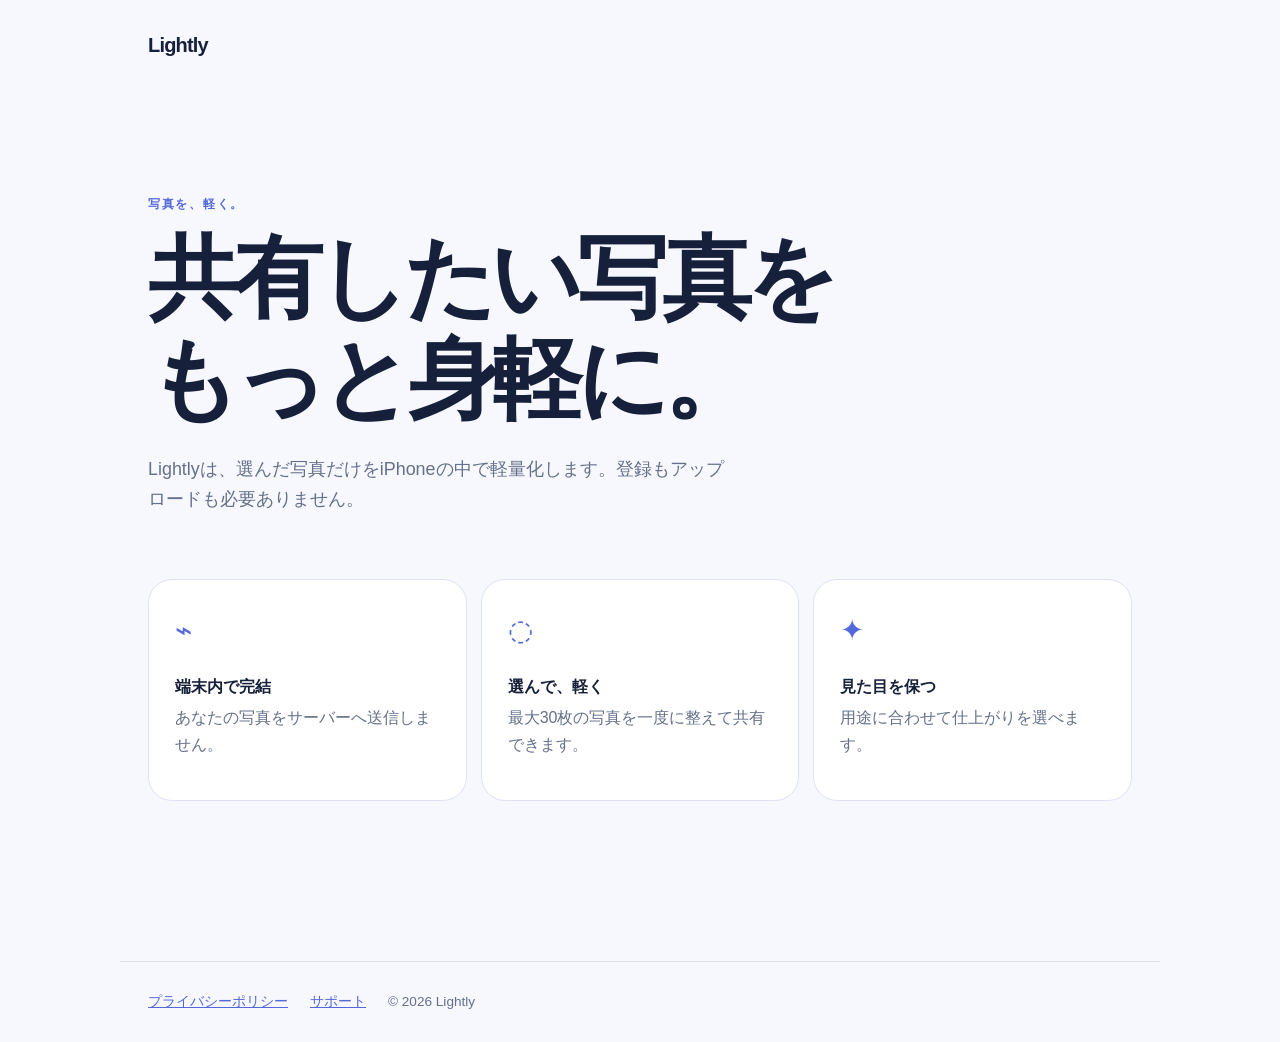
==== site/index.html @ 0b2dae84 "Initial Lightly iOS release" ====
<!doctype html>
<html lang="ja"><head><meta charset="utf-8"><meta name="viewport" content="width=device-width, initial-scale=1"><meta name="description" content="Lightly — 写真を端末内で軽量化するiPhoneアプリ"><title>Lightly — 写真を、軽く。</title><link rel="stylesheet" href="styles.css"></head>
<body><main><a class="brand" href="./">Lightly</a><section class="hero"><p class="eyebrow">写真を、軽く。</p><h1>共有したい写真を<br>もっと身軽に。</h1><p class="lead">Lightlyは、選んだ写真だけをiPhoneの中で軽量化します。登録もアップロードも必要ありません。</p><div class="feature-grid"><article><span>⌁</span><h2>端末内で完結</h2><p>あなたの写真をサーバーへ送信しません。</p></article><article><span>◌</span><h2>選んで、軽く</h2><p>最大30枚の写真を一度に整えて共有できます。</p></article><article><span>✦</span><h2>見た目を保つ</h2><p>用途に合わせて仕上がりを選べます。</p></article></div></section></main><footer><a href="privacy.html">プライバシーポリシー</a><a href="support.html">サポート</a><span>© 2026 Lightly</span></footer></body></html>
---- site/styles.css ----
:root{color-scheme:light;--ink:#17203b;--muted:#65708a;--paper:#f7f8fd;--brand:#5368d9;--line:#dfe3f1}*{box-sizing:border-box}body{margin:0;background:var(--paper);color:var(--ink);font-family:-apple-system,BlinkMacSystemFont,"Hiragino Sans","Yu Gothic UI",sans-serif;line-height:1.7}main{max-width:1040px;margin:auto;padding:28px 28px 80px}.brand{display:inline-block;font-weight:760;font-size:1.25rem;color:var(--ink);text-decoration:none;letter-spacing:-.04em}.hero{padding:120px 0 80px}.eyebrow{color:var(--brand);font-size:.77rem;font-weight:750;letter-spacing:.14em}.hero h1,.legal h1{letter-spacing:-.06em;line-height:1.13;font-size:clamp(2.7rem,7vw,5.8rem);margin:12px 0 24px}.lead{max-width:580px;color:var(--muted);font-size:1.12rem}.feature-grid{display:grid;grid-template-columns:repeat(3,1fr);gap:14px;margin-top:64px}.feature-grid article{background:#fff;padding:26px;border:1px solid var(--line);border-radius:24px}.feature-grid span{color:var(--brand);font-size:1.8rem}.feature-grid h2{font-size:1rem;margin:18px 0 4px}.feature-grid p,.legal>p{color:var(--muted);margin-top:0}.legal{max-width:760px}.legal h1{font-size:clamp(2.5rem,5vw,4rem)}.legal h2{margin-top:48px;letter-spacing:-.04em}.legal h3{margin:28px 0 2px;font-size:1rem}.legal a,footer a{color:var(--brand)}footer{max-width:1040px;margin:auto;padding:28px;border-top:1px solid var(--line);display:flex;gap:22px;color:var(--muted);font-size:.85rem}@media(max-width:650px){.hero{padding-top:72px}.feature-grid{grid-template-columns:1fr;margin-top:42px}footer{flex-wrap:wrap}}
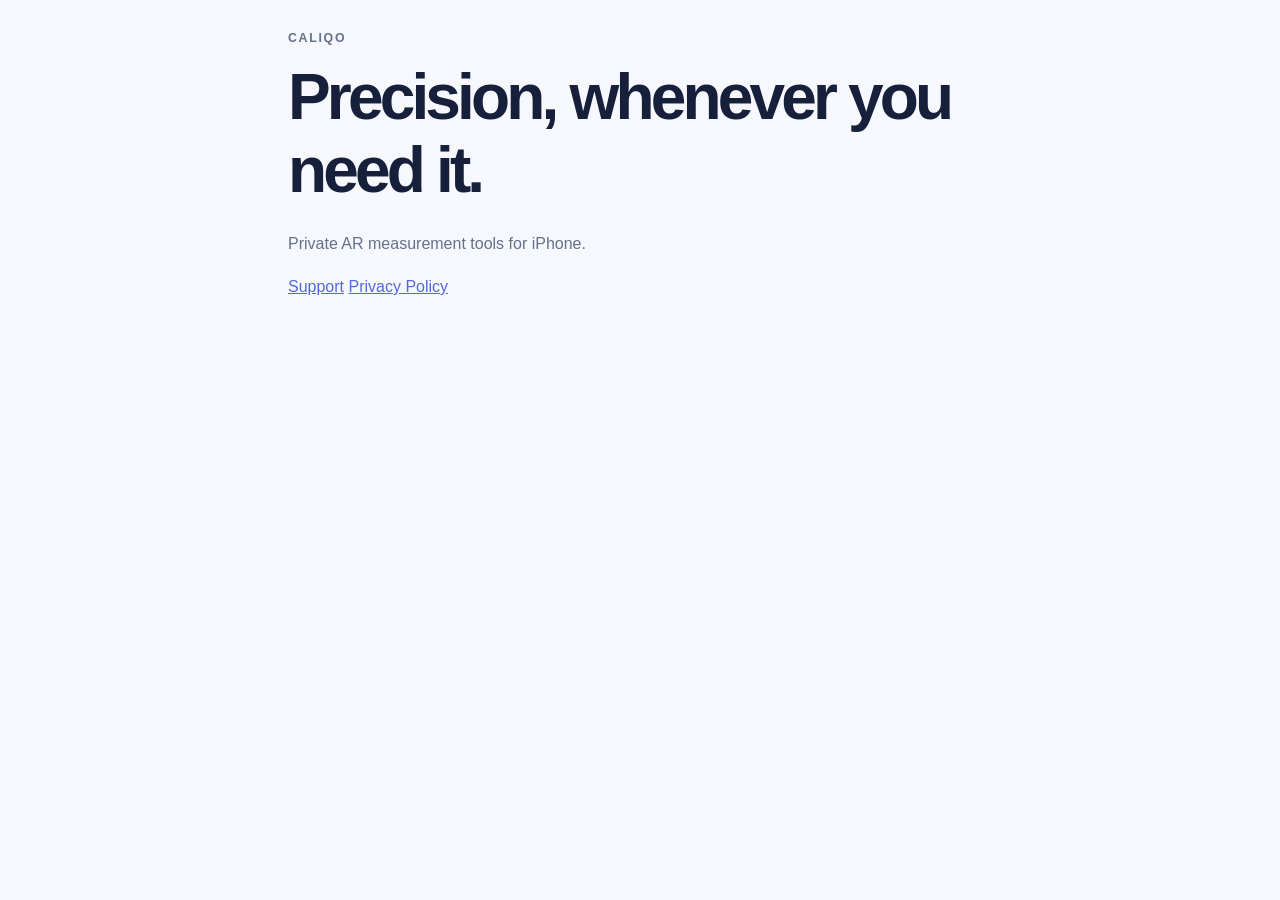
==== commit 351fb96b: "feat: prepare Caliqo measurement app for submission" ====
--- a/site/index.html
+++ b/site/index.html
@@ -1,3 +1 @@
-<!doctype html>
-<html lang="ja"><head><meta charset="utf-8"><meta name="viewport" content="width=device-width, initial-scale=1"><meta name="description" content="Lightly — 写真を端末内で軽量化するiPhoneアプリ"><title>Lightly — 写真を、軽く。</title><link rel="stylesheet" href="styles.css"></head>
-<body><main><a class="brand" href="./">Lightly</a><section class="hero"><p class="eyebrow">写真を、軽く。</p><h1>共有したい写真を<br>もっと身軽に。</h1><p class="lead">Lightlyは、選んだ写真だけをiPhoneの中で軽量化します。登録もアップロードも必要ありません。</p><div class="feature-grid"><article><span>⌁</span><h2>端末内で完結</h2><p>あなたの写真をサーバーへ送信しません。</p></article><article><span>◌</span><h2>選んで、軽く</h2><p>最大30枚の写真を一度に整えて共有できます。</p></article><article><span>✦</span><h2>見た目を保つ</h2><p>用途に合わせて仕上がりを選べます。</p></article></div></section></main><footer><a href="privacy.html">プライバシーポリシー</a><a href="support.html">サポート</a><span>© 2026 Lightly</span></footer></body></html>
+<!doctype html><html lang="en"><head><meta charset="utf-8"><meta name="viewport" content="width=device-width,initial-scale=1"><title>Caliqo</title><link rel="stylesheet" href="styles.css"></head><body><main class="legal"><p class="eyebrow">CALIQO</p><h1>Precision, whenever you need it.</h1><p>Private AR measurement tools for iPhone.</p><p><a href="support.html">Support</a> <a href="privacy.html">Privacy Policy</a></p></main></body></html>
